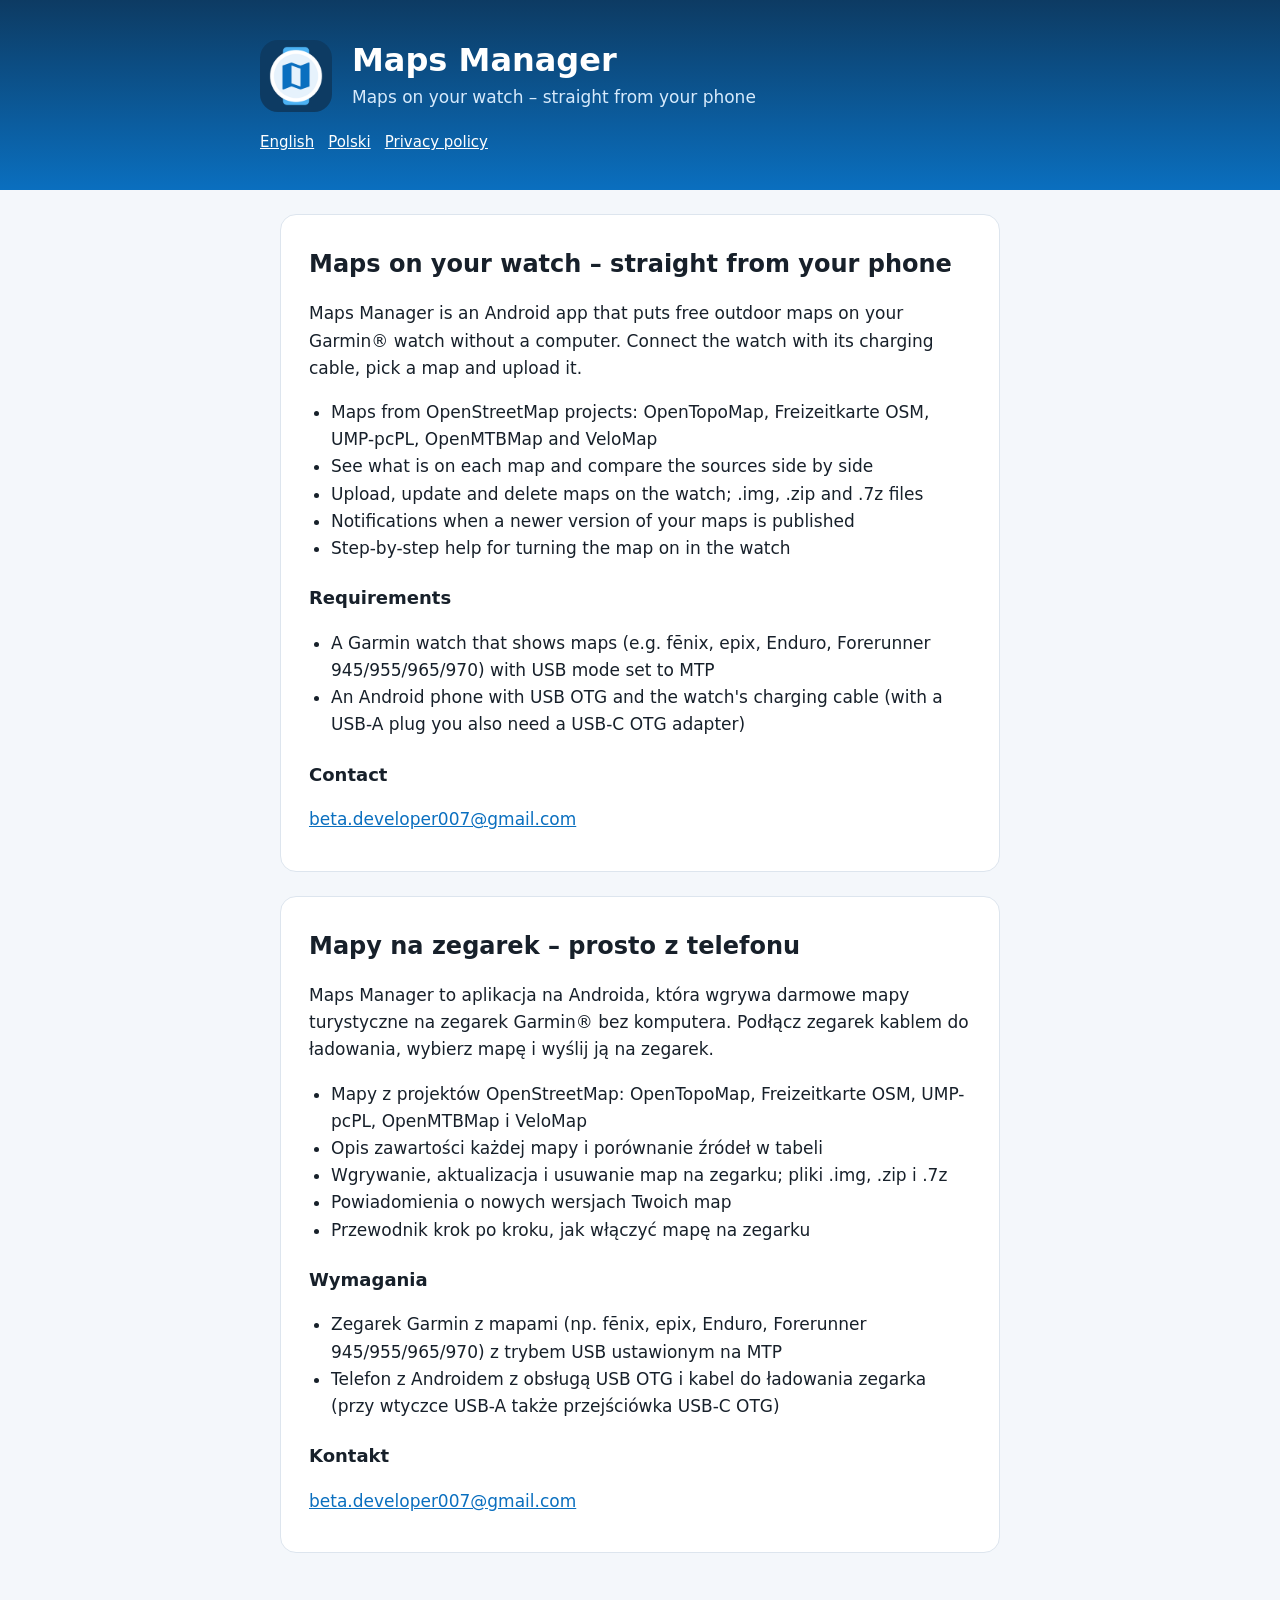
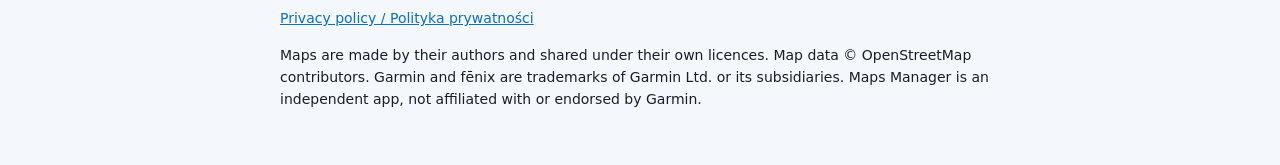
==== index.html @ bd6fd186 "Add Maps Manager website and privacy policy Co-Authored-By: Claude Opus 5.5 <noreply@anthropic.com>" ====
<!doctype html>
<html lang="en">
<head>
  <meta charset="utf-8">
  <meta name="viewport" content="width=device-width, initial-scale=1">
  <title>Maps Manager – maps on your watch, straight from your phone</title>
  <meta name="description" content="Android app that puts free topo, hiking and MTB maps on Garmin® watches over a USB cable.">
  <link rel="icon" href="favicon.png">
  <link rel="stylesheet" href="style.css">
</head>
<body>
<header>
  <div class="wrap">
    <div class="brand">
      <img src="icon.png" alt="">
      <div>
        <h1>Maps Manager</h1>
        <p>Maps on your watch – straight from your phone</p>
      </div>
    </div>
    <nav class="lang"><a href="#en">English</a><a href="#pl">Polski</a><a href="privacy/">Privacy policy</a></nav>
  </div>
</header>

<main class="wrap">
  <section id="en" lang="en">
    <h2>Maps on your watch – straight from your phone</h2>
    <p>Maps Manager is an Android app that puts free outdoor maps on your Garmin® watch without a computer.
      Connect the watch with its charging cable, pick a map and upload it.</p>
    <ul>
      <li>Maps from OpenStreetMap projects: OpenTopoMap, Freizeitkarte OSM, UMP-pcPL, OpenMTBMap and VeloMap</li>
      <li>See what is on each map and compare the sources side by side</li>
      <li>Upload, update and delete maps on the watch; .img, .zip and .7z files</li>
      <li>Notifications when a newer version of your maps is published</li>
      <li>Step-by-step help for turning the map on in the watch</li>
    </ul>
    <h3>Requirements</h3>
    <ul>
      <li>A Garmin watch that shows maps (e.g. fēnix, epix, Enduro, Forerunner 945/955/965/970) with USB mode set to MTP</li>
      <li>An Android phone with USB OTG and the watch's charging cable (with a USB-A plug you also need a USB-C OTG adapter)</li>
    </ul>
    <h3>Contact</h3>
    <p><a href="mailto:beta.developer007@gmail.com">beta.developer007@gmail.com</a></p>
  </section>

  <section id="pl" lang="pl">
    <h2>Mapy na zegarek – prosto z telefonu</h2>
    <p>Maps Manager to aplikacja na Androida, która wgrywa darmowe mapy turystyczne na zegarek Garmin® bez
      komputera. Podłącz zegarek kablem do ładowania, wybierz mapę i wyślij ją na zegarek.</p>
    <ul>
      <li>Mapy z projektów OpenStreetMap: OpenTopoMap, Freizeitkarte OSM, UMP-pcPL, OpenMTBMap i VeloMap</li>
      <li>Opis zawartości każdej mapy i porównanie źródeł w tabeli</li>
      <li>Wgrywanie, aktualizacja i usuwanie map na zegarku; pliki .img, .zip i .7z</li>
      <li>Powiadomienia o nowych wersjach Twoich map</li>
      <li>Przewodnik krok po kroku, jak włączyć mapę na zegarku</li>
    </ul>
    <h3>Wymagania</h3>
    <ul>
      <li>Zegarek Garmin z mapami (np. fēnix, epix, Enduro, Forerunner 945/955/965/970) z trybem USB ustawionym na MTP</li>
      <li>Telefon z Androidem z obsługą USB OTG i kabel do ładowania zegarka (przy wtyczce USB-A także przejściówka USB-C OTG)</li>
    </ul>
    <h3>Kontakt</h3>
    <p><a href="mailto:beta.developer007@gmail.com">beta.developer007@gmail.com</a></p>
  </section>
</main>

<footer class="wrap">
  <p><a href="privacy/">Privacy policy / Polityka prywatności</a></p>
  <p>Maps are made by their authors and shared under their own licences. Map data © OpenStreetMap contributors.
    Garmin and fēnix are trademarks of Garmin Ltd. or its subsidiaries. Maps Manager is an independent app,
    not affiliated with or endorsed by Garmin.</p>
</footer>
</body>
</html>
---- style.css ----
:root {
  --bg: #f4f7fb;
  --card: #ffffff;
  --text: #17202a;
  --muted: #5a6776;
  --accent: #0a6fbf;
  --line: #dde5ee;
  color-scheme: light dark;
}

@media (prefers-color-scheme: dark) {
  :root {
    --bg: #0e141b;
    --card: #17202a;
    --text: #e8eef5;
    --muted: #9aa8b7;
    --accent: #6cb8f5;
    --line: #2a3644;
  }
}

* { box-sizing: border-box; }

body {
  margin: 0;
  background: var(--bg);
  color: var(--text);
  font: 17px/1.6 system-ui, -apple-system, "Segoe UI", Roboto, "Noto Sans", sans-serif;
}

header {
  background: linear-gradient(180deg, #0d3b63, #0a6fbf);
  color: #fff;
  padding: 40px 20px 36px;
}

header .brand { display: flex; align-items: center; gap: 20px; }
header img { width: 72px; height: 72px; border-radius: 18px; flex: none; }
header h1 { margin: 0; font-size: 32px; line-height: 1.2; }
header p { margin: 4px 0 0; color: #d6eafc; }
header a { color: #fff; }

.wrap { max-width: 760px; margin: 0 auto; }

nav.lang { margin-top: 18px; font-size: 15px; }
nav.lang a { color: #fff; margin-right: 14px; }

main { padding: 24px 20px 8px; }

section {
  background: var(--card);
  border: 1px solid var(--line);
  border-radius: 16px;
  padding: 8px 28px 20px;
  margin-bottom: 24px;
}

h2 { font-size: 24px; margin: 22px 0 8px; }
h3 { font-size: 18px; margin: 22px 0 4px; }
p, li { color: var(--text); }
.muted, .date { color: var(--muted); font-size: 15px; }
ul { padding-left: 22px; }
a { color: var(--accent); }

footer {
  padding: 8px 20px 40px;
  color: var(--muted);
  font-size: 14px;
}
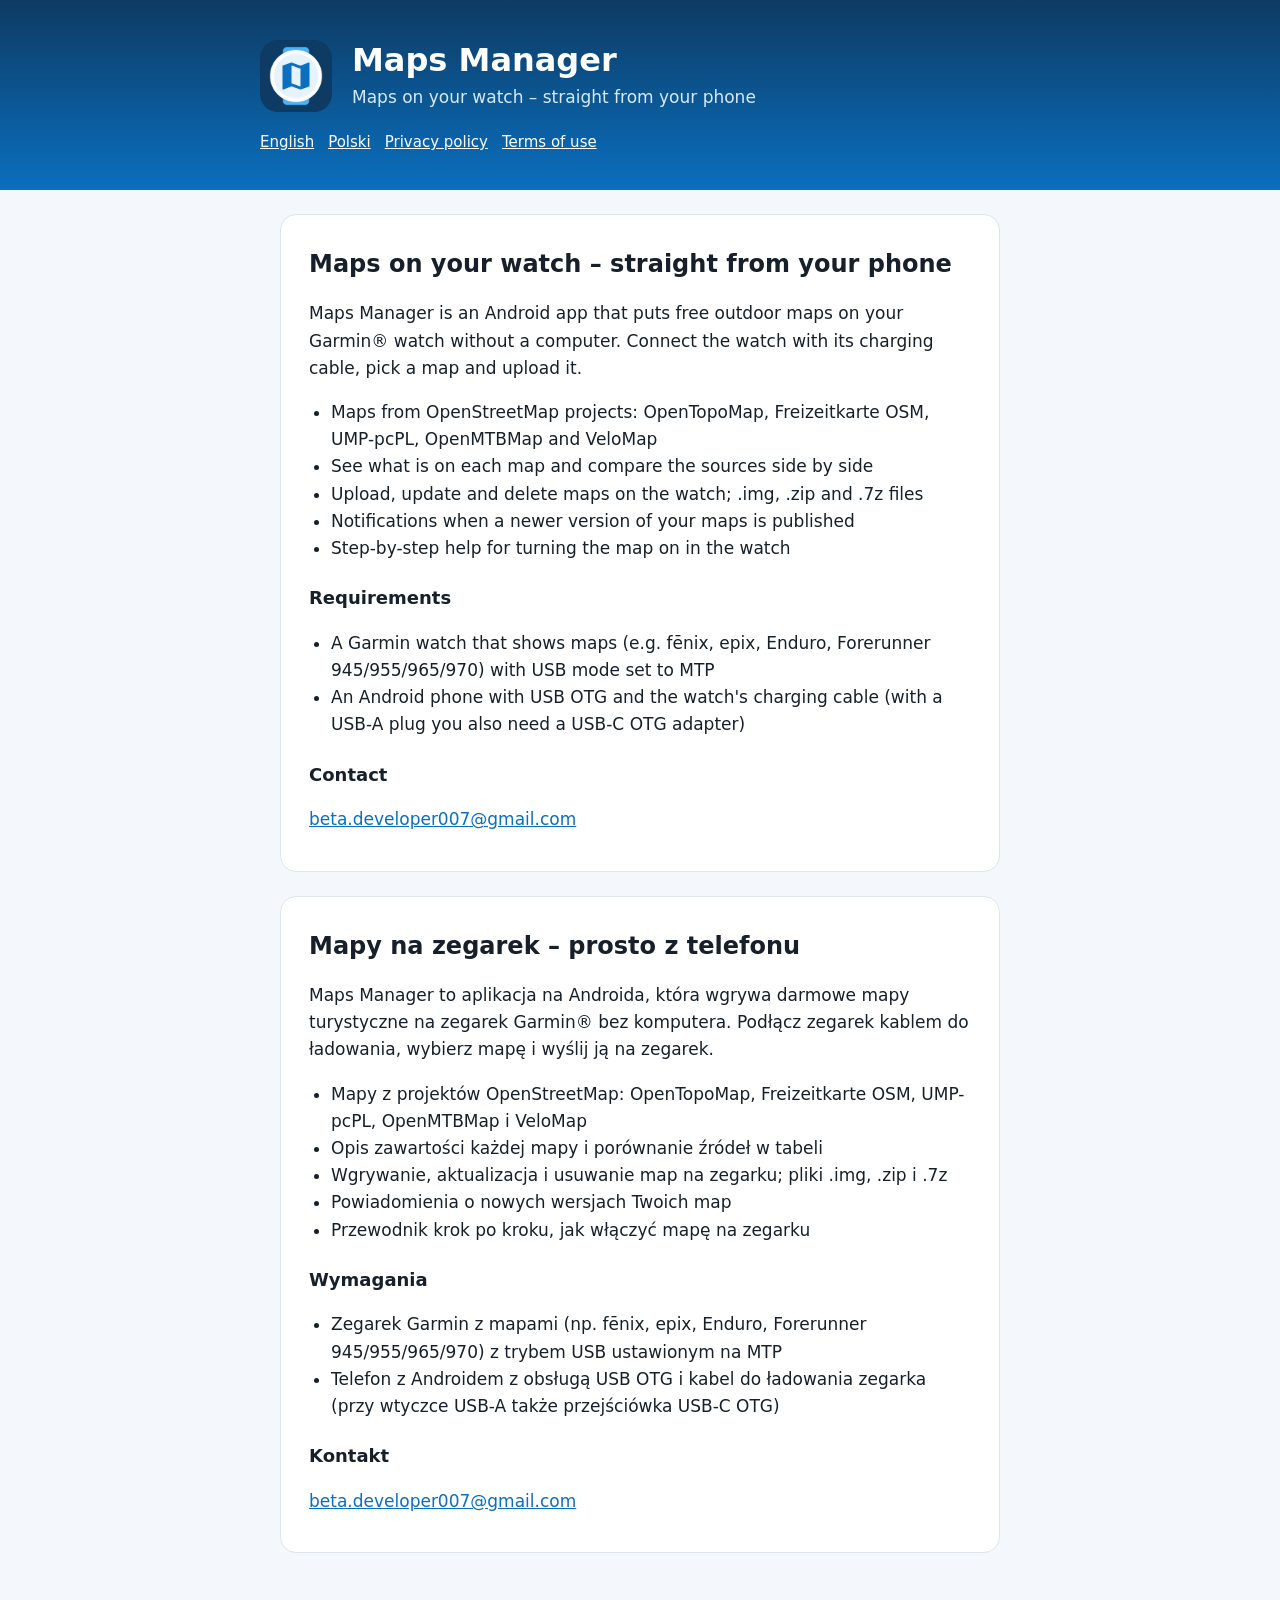
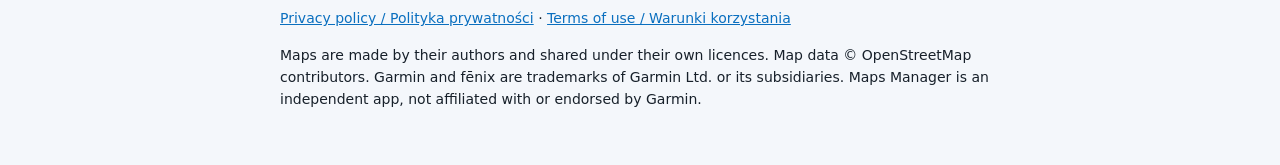
==== commit 4f91c771: "Add terms of use Co-Authored-By: Claude Opus 5.5 <noreply@anthropic.com>" ====
--- a/index.html
+++ b/index.html
@@ -18,7 +18,7 @@
         <p>Maps on your watch – straight from your phone</p>
       </div>
     </div>
-    <nav class="lang"><a href="#en">English</a><a href="#pl">Polski</a><a href="privacy/">Privacy policy</a></nav>
+    <nav class="lang"><a href="#en">English</a><a href="#pl">Polski</a><a href="privacy/">Privacy policy</a><a href="terms/">Terms of use</a></nav>
   </div>
 </header>
 
@@ -65,7 +65,7 @@
 </main>
 
 <footer class="wrap">
-  <p><a href="privacy/">Privacy policy / Polityka prywatności</a></p>
+  <p><a href="privacy/">Privacy policy / Polityka prywatności</a> · <a href="terms/">Terms of use / Warunki korzystania</a></p>
   <p>Maps are made by their authors and shared under their own licences. Map data © OpenStreetMap contributors.
     Garmin and fēnix are trademarks of Garmin Ltd. or its subsidiaries. Maps Manager is an independent app,
     not affiliated with or endorsed by Garmin.</p>
